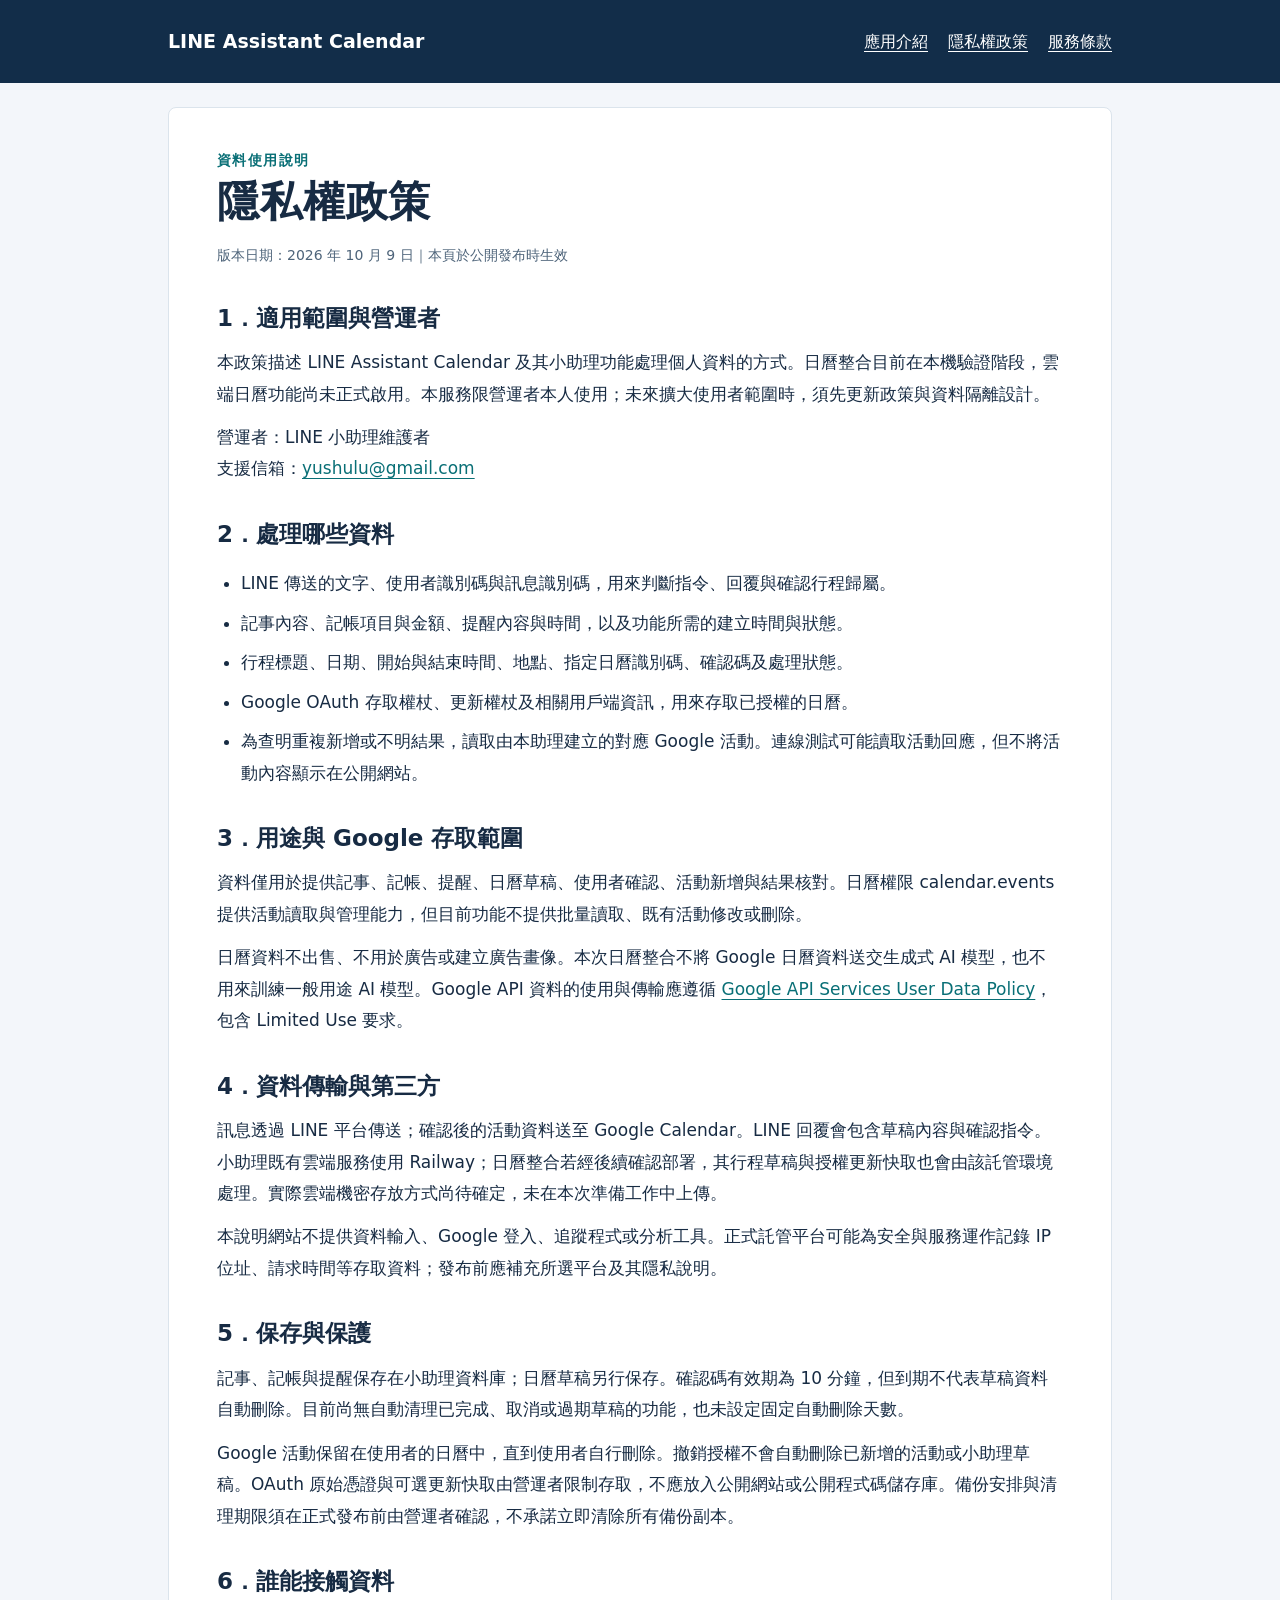
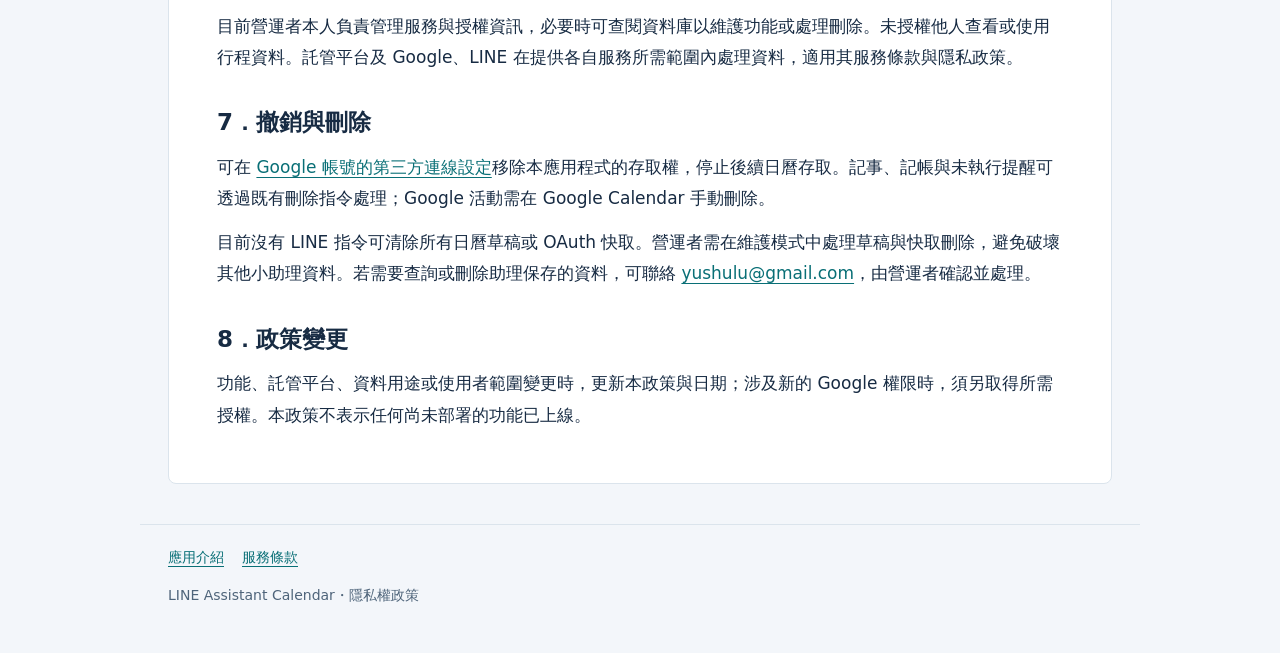
==== privacy.html @ bee9be7e "Publish application information and policies" ====
<!doctype html><html lang="zh-Hant"><head><meta charset="utf-8"><meta name="viewport" content="width=device-width,initial-scale=1"><meta name="description" content="LINE Assistant Calendar 隱私權政策：資料用途、保存、授權與刪除。"><meta name="robots" content="noindex"><title>隱私權政策｜LINE Assistant Calendar</title><link rel="stylesheet" href="style.css"><link rel="icon" type="image/svg+xml" href="data:image/svg+xml,%3Csvg xmlns='http://www.w3.org/2000/svg' viewBox='0 0 32 32'%3E%3Crect width='32' height='32' rx='7' fill='%23122d49'/%3E%3Cpath d='M8 10h16v15H8zM8 15h16M12 7v6M20 7v6' fill='none' stroke='%23fff' stroke-width='2'/%3E%3C/svg%3E"></head><body>
<header><div class="wrap"><a class="brand" href="index.html">LINE Assistant Calendar</a><nav aria-label="主要導覽"><a href="index.html">應用介紹</a><a href="privacy.html" aria-current="page">隱私權政策</a><a href="terms.html">服務條款</a></nav></div></header>
<div class="wrap"><main><div class="eyebrow">資料使用說明</div><h1>隱私權政策</h1><p class="meta">版本日期：2026 年 10 月 9 日｜本頁於公開發布時生效</p>
<h2>1．適用範圍與營運者</h2><p>本政策描述 LINE Assistant Calendar 及其小助理功能處理個人資料的方式。日曆整合目前在本機驗證階段，雲端日曆功能尚未正式啟用。本服務限營運者本人使用；未來擴大使用者範圍時，須先更新政策與資料隔離設計。</p><p>營運者：LINE 小助理維護者<br>支援信箱：<a href="mailto:yushulu@gmail.com">yushulu@gmail.com</a></p>
<h2>2．處理哪些資料</h2><ul><li>LINE 傳送的文字、使用者識別碼與訊息識別碼，用來判斷指令、回覆與確認行程歸屬。</li><li>記事內容、記帳項目與金額、提醒內容與時間，以及功能所需的建立時間與狀態。</li><li>行程標題、日期、開始與結束時間、地點、指定日曆識別碼、確認碼及處理狀態。</li><li>Google OAuth 存取權杖、更新權杖及相關用戶端資訊，用來存取已授權的日曆。</li><li>為查明重複新增或不明結果，讀取由本助理建立的對應 Google 活動。連線測試可能讀取活動回應，但不將活動內容顯示在公開網站。</li></ul>
<h2>3．用途與 Google 存取範圍</h2><p>資料僅用於提供記事、記帳、提醒、日曆草稿、使用者確認、活動新增與結果核對。日曆權限 calendar.events 提供活動讀取與管理能力，但目前功能不提供批量讀取、既有活動修改或刪除。</p><p>日曆資料不出售、不用於廣告或建立廣告畫像。本次日曆整合不將 Google 日曆資料送交生成式 AI 模型，也不用來訓練一般用途 AI 模型。Google API 資料的使用與傳輸應遵循 <a href="https://developers.google.com/terms/api-services-user-data-policy">Google API Services User Data Policy</a>，包含 Limited Use 要求。</p>
<h2>4．資料傳輸與第三方</h2><p>訊息透過 LINE 平台傳送；確認後的活動資料送至 Google Calendar。LINE 回覆會包含草稿內容與確認指令。小助理既有雲端服務使用 Railway；日曆整合若經後續確認部署，其行程草稿與授權更新快取也會由該託管環境處理。實際雲端機密存放方式尚待確定，未在本次準備工作中上傳。</p><p>本說明網站不提供資料輸入、Google 登入、追蹤程式或分析工具。正式託管平台可能為安全與服務運作記錄 IP 位址、請求時間等存取資料；發布前應補充所選平台及其隱私說明。</p>
<h2>5．保存與保護</h2><p>記事、記帳與提醒保存在小助理資料庫；日曆草稿另行保存。確認碼有效期為 10 分鐘，但到期不代表草稿資料自動刪除。目前尚無自動清理已完成、取消或過期草稿的功能，也未設定固定自動刪除天數。</p><p>Google 活動保留在使用者的日曆中，直到使用者自行刪除。撤銷授權不會自動刪除已新增的活動或小助理草稿。OAuth 原始憑證與可選更新快取由營運者限制存取，不應放入公開網站或公開程式碼儲存庫。備份安排與清理期限須在正式發布前由營運者確認，不承諾立即清除所有備份副本。</p>
<h2>6．誰能接觸資料</h2><p>目前營運者本人負責管理服務與授權資訊，必要時可查閱資料庫以維護功能或處理刪除。未授權他人查看或使用行程資料。託管平台及 Google、LINE 在提供各自服務所需範圍內處理資料，適用其服務條款與隱私政策。</p>
<h2>7．撤銷與刪除</h2><p>可在 <a href="https://myaccount.google.com/connections">Google 帳號的第三方連線設定</a>移除本應用程式的存取權，停止後續日曆存取。記事、記帳與未執行提醒可透過既有刪除指令處理；Google 活動需在 Google Calendar 手動刪除。</p><p>目前沒有 LINE 指令可清除所有日曆草稿或 OAuth 快取。營運者需在維護模式中處理草稿與快取刪除，避免破壞其他小助理資料。若需要查詢或刪除助理保存的資料，可聯絡 <a href="mailto:yushulu@gmail.com">yushulu@gmail.com</a>，由營運者確認並處理。</p>
<h2>8．政策變更</h2><p>功能、託管平台、資料用途或使用者範圍變更時，更新本政策與日期；涉及新的 Google 權限時，須另取得所需授權。本政策不表示任何尚未部署的功能已上線。</p>
</main><footer><a href="index.html">應用介紹</a><a href="terms.html">服務條款</a><p>LINE Assistant Calendar・隱私權政策</p></footer></div></body></html>
---- style.css ----
:root{color-scheme:light;--ink:#172b43;--muted:#4e647a;--line:#dbe4ec;--accent:#096f76;--paper:#fff}*{box-sizing:border-box}body{margin:0;background:#f3f6fa;color:var(--ink);font:17px/1.85 system-ui,-apple-system,"Microsoft JhengHei",sans-serif}a{color:var(--accent);text-underline-offset:4px}a:focus-visible{outline:3px solid #ce7b00;outline-offset:5px}header{background:#122d49;color:#fff}header .wrap{padding:24px 28px;display:flex;gap:22px;justify-content:space-between;align-items:center;flex-wrap:wrap}.wrap{max-width:1000px;margin:auto}header a{color:#fff}nav{display:flex;flex-wrap:wrap;gap:20px;font-size:16px}.brand{font-size:19px;font-weight:700;text-decoration:none}.notice{margin:24px 28px 0;padding:12px 18px;border-left:4px solid #bd6c00;background:#fff0d6;font-size:15px;color:#5b3d17}main{margin:24px 28px 40px;background:var(--paper);border:1px solid var(--line);padding:40px 48px;border-radius:8px}h1{font-size:clamp(30px,4vw,42px);line-height:1.35;letter-spacing:.02em;margin:0 0 12px}h2{font-size:23px;line-height:1.5;margin:32px 0 10px}p{margin:12px 0}ul{padding-left:24px}li{margin:8px 0}.lead{font-size:20px;color:var(--muted)}.eyebrow{font-size:14px;font-weight:700;color:var(--accent);letter-spacing:.1em}.meta{font-size:14px;color:var(--muted)}.example{border-left:3px solid var(--accent);background:#edf7f8;padding:16px 20px;overflow-wrap:anywhere}.steps{display:grid;grid-template-columns:repeat(3,1fr);gap:18px;margin:24px 0}.step{border-top:2px solid var(--accent);padding:12px 0}.step strong{display:block}footer{border-top:1px solid var(--line);padding:20px 28px 32px;font-size:14px;color:var(--muted)}footer a{margin-right:18px}.pending{background:#fff0d6;padding:10px 14px;color:#694415}@media(max-width:640px){header .wrap{padding:20px}main{margin:18px 16px;padding:28px 22px}.notice{margin:18px 16px 0}.steps{grid-template-columns:1fr;gap:8px}nav{gap:14px;font-size:15px}h2{font-size:21px}}@media print{body{background:white}header,nav,.notice{display:none}main{margin:0;border:0;padding:0}footer{padding:12px 0}a{color:inherit}}
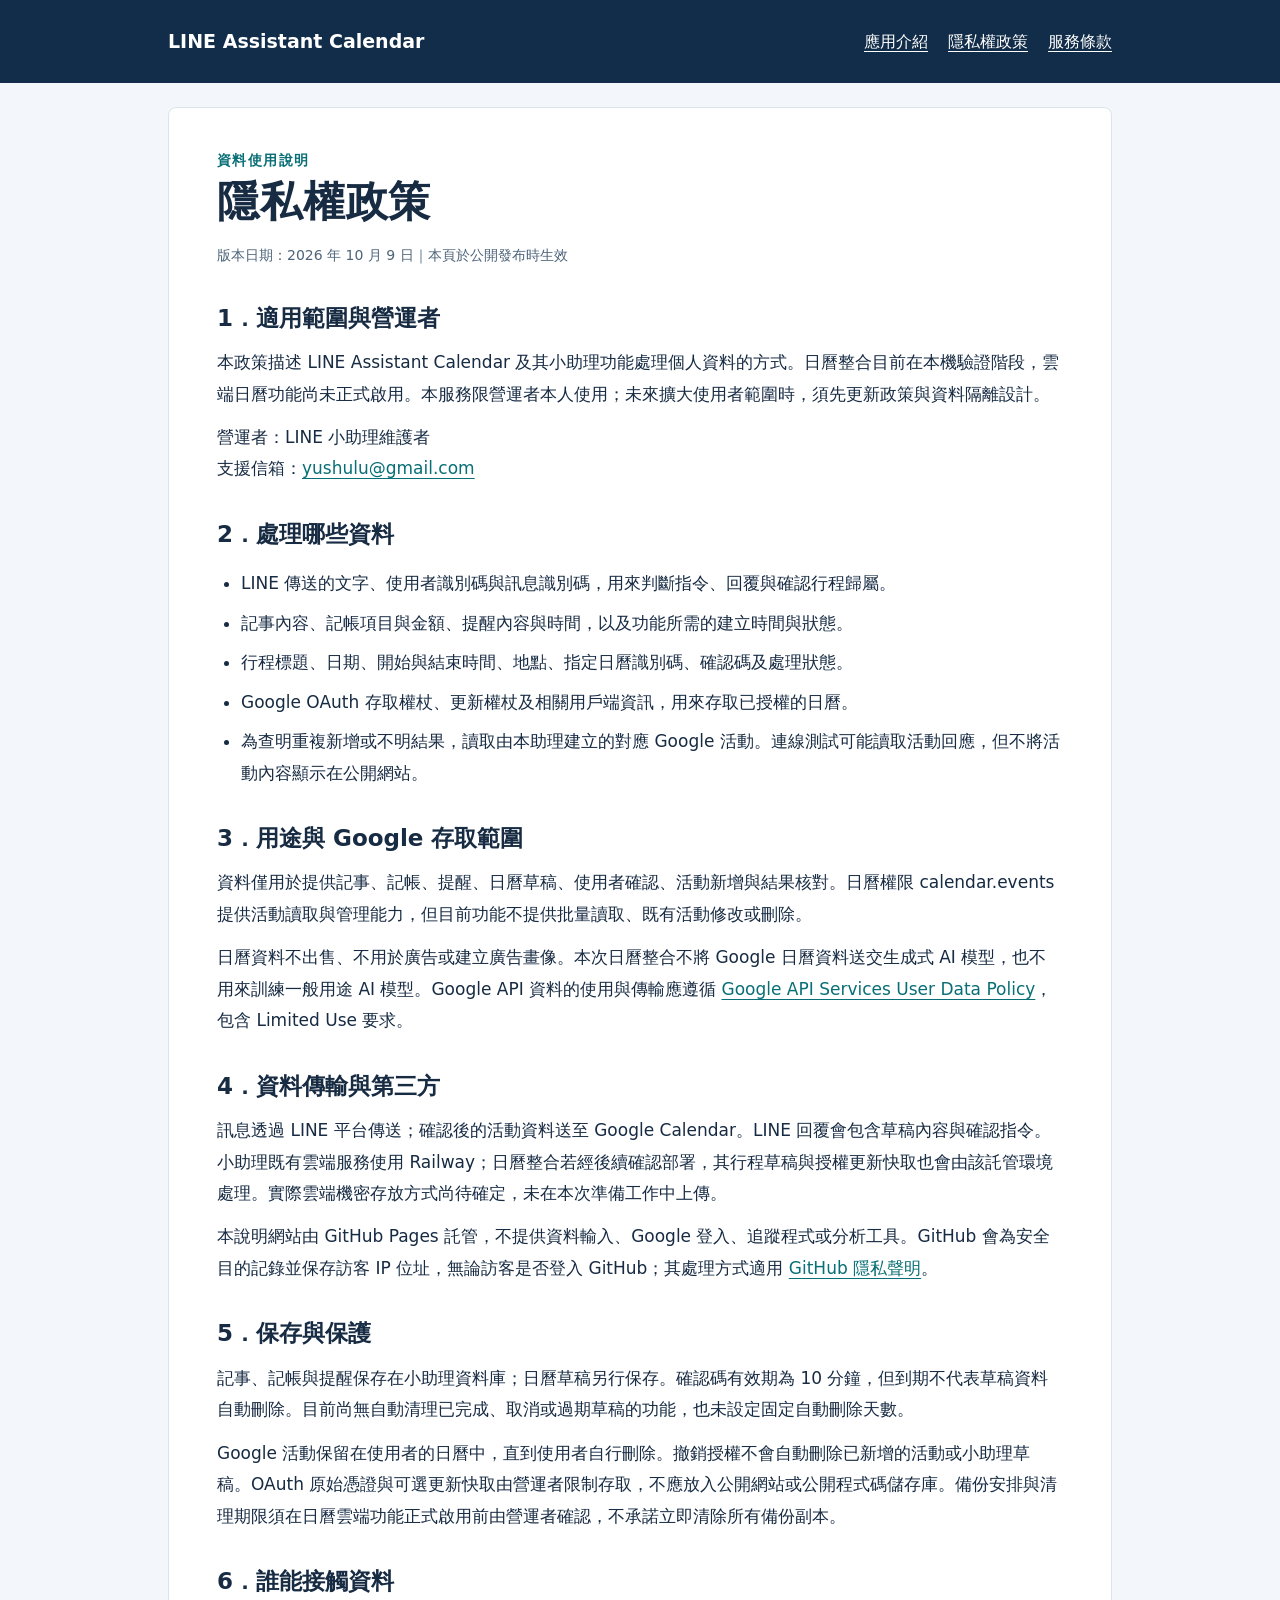
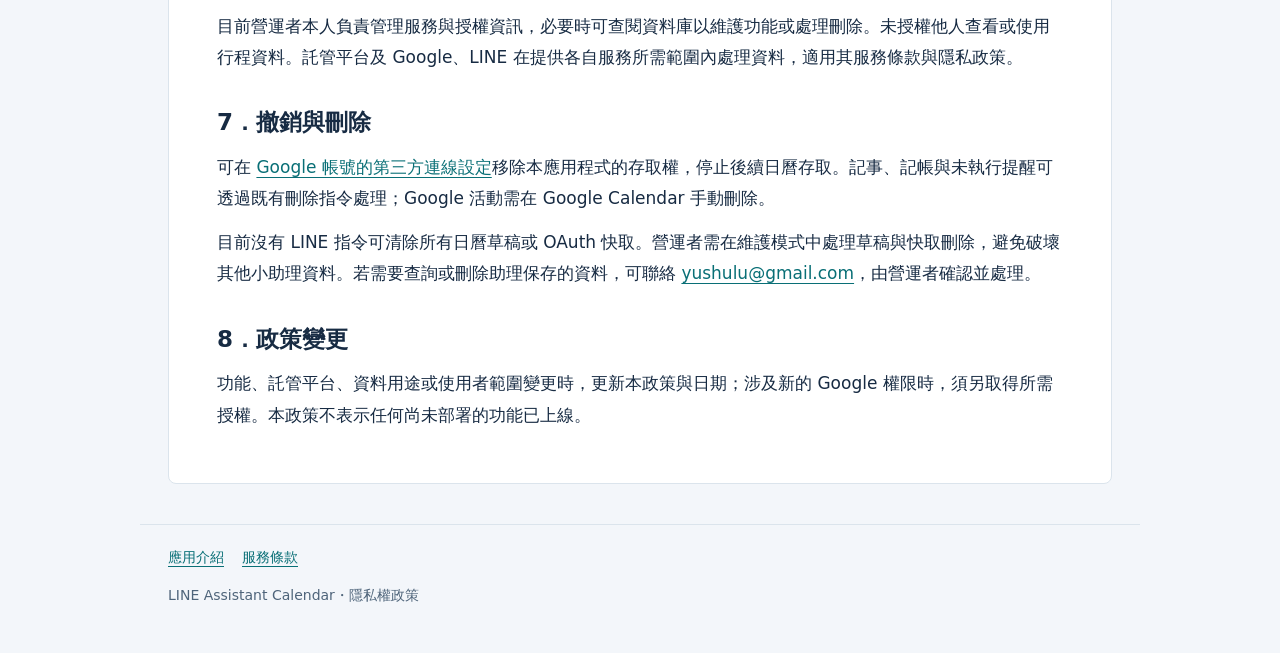
==== commit 2644918f: "Document GitHub Pages hosting privacy" ====
--- a/privacy.html
+++ b/privacy.html
@@ -4,8 +4,8 @@
 <h2>1．適用範圍與營運者</h2><p>本政策描述 LINE Assistant Calendar 及其小助理功能處理個人資料的方式。日曆整合目前在本機驗證階段，雲端日曆功能尚未正式啟用。本服務限營運者本人使用；未來擴大使用者範圍時，須先更新政策與資料隔離設計。</p><p>營運者：LINE 小助理維護者<br>支援信箱：<a href="mailto:yushulu@gmail.com">yushulu@gmail.com</a></p>
 <h2>2．處理哪些資料</h2><ul><li>LINE 傳送的文字、使用者識別碼與訊息識別碼，用來判斷指令、回覆與確認行程歸屬。</li><li>記事內容、記帳項目與金額、提醒內容與時間，以及功能所需的建立時間與狀態。</li><li>行程標題、日期、開始與結束時間、地點、指定日曆識別碼、確認碼及處理狀態。</li><li>Google OAuth 存取權杖、更新權杖及相關用戶端資訊，用來存取已授權的日曆。</li><li>為查明重複新增或不明結果，讀取由本助理建立的對應 Google 活動。連線測試可能讀取活動回應，但不將活動內容顯示在公開網站。</li></ul>
 <h2>3．用途與 Google 存取範圍</h2><p>資料僅用於提供記事、記帳、提醒、日曆草稿、使用者確認、活動新增與結果核對。日曆權限 calendar.events 提供活動讀取與管理能力，但目前功能不提供批量讀取、既有活動修改或刪除。</p><p>日曆資料不出售、不用於廣告或建立廣告畫像。本次日曆整合不將 Google 日曆資料送交生成式 AI 模型，也不用來訓練一般用途 AI 模型。Google API 資料的使用與傳輸應遵循 <a href="https://developers.google.com/terms/api-services-user-data-policy">Google API Services User Data Policy</a>，包含 Limited Use 要求。</p>
-<h2>4．資料傳輸與第三方</h2><p>訊息透過 LINE 平台傳送；確認後的活動資料送至 Google Calendar。LINE 回覆會包含草稿內容與確認指令。小助理既有雲端服務使用 Railway；日曆整合若經後續確認部署，其行程草稿與授權更新快取也會由該託管環境處理。實際雲端機密存放方式尚待確定，未在本次準備工作中上傳。</p><p>本說明網站不提供資料輸入、Google 登入、追蹤程式或分析工具。正式託管平台可能為安全與服務運作記錄 IP 位址、請求時間等存取資料；發布前應補充所選平台及其隱私說明。</p>
-<h2>5．保存與保護</h2><p>記事、記帳與提醒保存在小助理資料庫；日曆草稿另行保存。確認碼有效期為 10 分鐘，但到期不代表草稿資料自動刪除。目前尚無自動清理已完成、取消或過期草稿的功能，也未設定固定自動刪除天數。</p><p>Google 活動保留在使用者的日曆中，直到使用者自行刪除。撤銷授權不會自動刪除已新增的活動或小助理草稿。OAuth 原始憑證與可選更新快取由營運者限制存取，不應放入公開網站或公開程式碼儲存庫。備份安排與清理期限須在正式發布前由營運者確認，不承諾立即清除所有備份副本。</p>
+<h2>4．資料傳輸與第三方</h2><p>訊息透過 LINE 平台傳送；確認後的活動資料送至 Google Calendar。LINE 回覆會包含草稿內容與確認指令。小助理既有雲端服務使用 Railway；日曆整合若經後續確認部署，其行程草稿與授權更新快取也會由該託管環境處理。實際雲端機密存放方式尚待確定，未在本次準備工作中上傳。</p><p>本說明網站由 GitHub Pages 託管，不提供資料輸入、Google 登入、追蹤程式或分析工具。GitHub 會為安全目的記錄並保存訪客 IP 位址，無論訪客是否登入 GitHub；其處理方式適用 <a href="https://docs.github.com/en/site-policy/privacy-policies/github-general-privacy-statement">GitHub 隱私聲明</a>。</p>
+<h2>5．保存與保護</h2><p>記事、記帳與提醒保存在小助理資料庫；日曆草稿另行保存。確認碼有效期為 10 分鐘，但到期不代表草稿資料自動刪除。目前尚無自動清理已完成、取消或過期草稿的功能，也未設定固定自動刪除天數。</p><p>Google 活動保留在使用者的日曆中，直到使用者自行刪除。撤銷授權不會自動刪除已新增的活動或小助理草稿。OAuth 原始憑證與可選更新快取由營運者限制存取，不應放入公開網站或公開程式碼儲存庫。備份安排與清理期限須在日曆雲端功能正式啟用前由營運者確認，不承諾立即清除所有備份副本。</p>
 <h2>6．誰能接觸資料</h2><p>目前營運者本人負責管理服務與授權資訊，必要時可查閱資料庫以維護功能或處理刪除。未授權他人查看或使用行程資料。託管平台及 Google、LINE 在提供各自服務所需範圍內處理資料，適用其服務條款與隱私政策。</p>
 <h2>7．撤銷與刪除</h2><p>可在 <a href="https://myaccount.google.com/connections">Google 帳號的第三方連線設定</a>移除本應用程式的存取權，停止後續日曆存取。記事、記帳與未執行提醒可透過既有刪除指令處理；Google 活動需在 Google Calendar 手動刪除。</p><p>目前沒有 LINE 指令可清除所有日曆草稿或 OAuth 快取。營運者需在維護模式中處理草稿與快取刪除，避免破壞其他小助理資料。若需要查詢或刪除助理保存的資料，可聯絡 <a href="mailto:yushulu@gmail.com">yushulu@gmail.com</a>，由營運者確認並處理。</p>
 <h2>8．政策變更</h2><p>功能、託管平台、資料用途或使用者範圍變更時，更新本政策與日期；涉及新的 Google 權限時，須另取得所需授權。本政策不表示任何尚未部署的功能已上線。</p>
